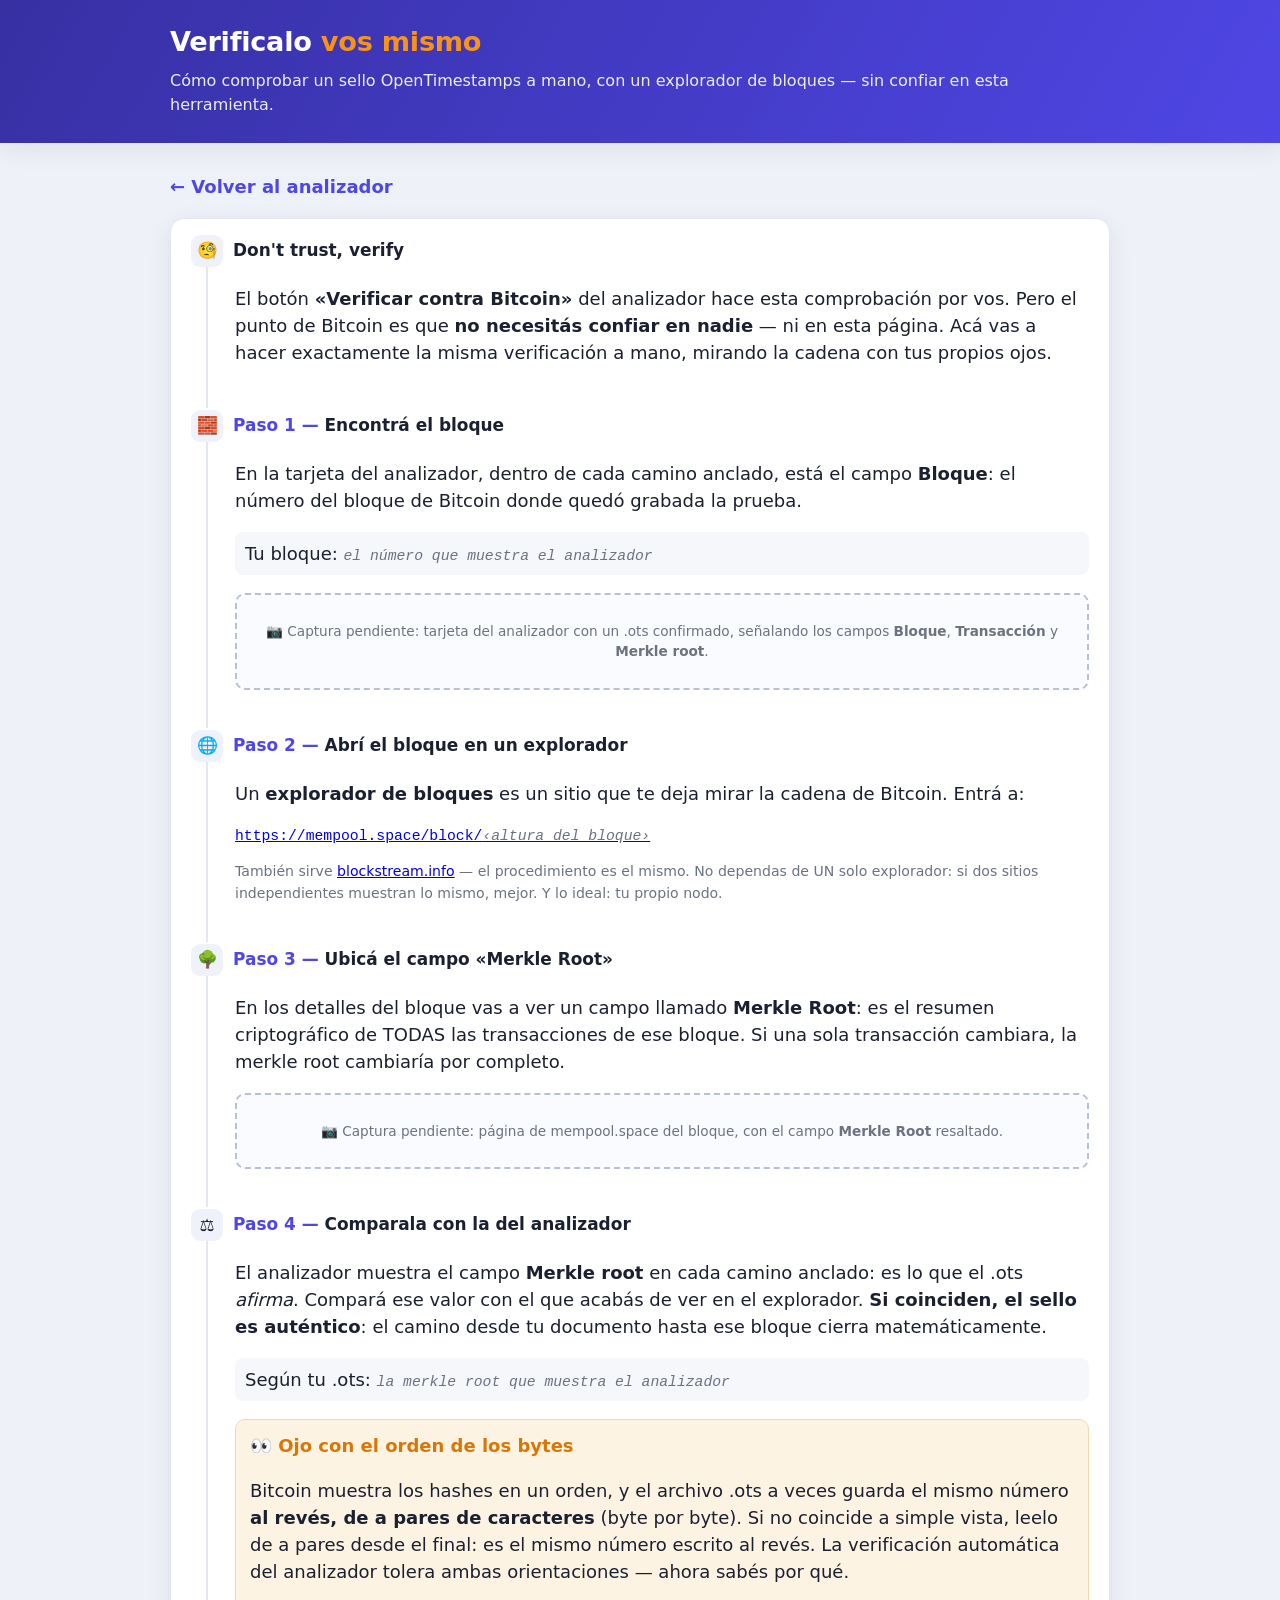
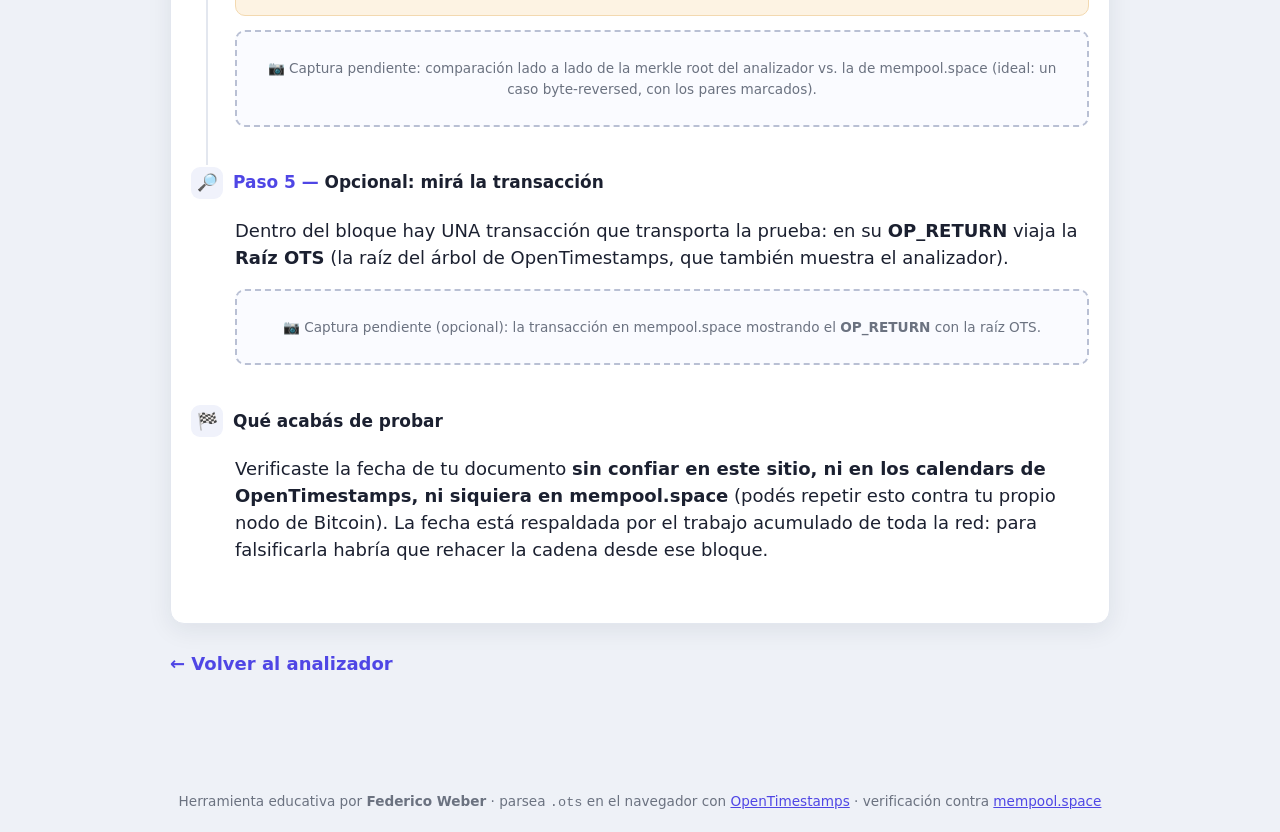
==== howto.html @ 0930db8a "UX educativa: un .ots a la vez, tips de ayuda, howto verificación manual" ====
<!DOCTYPE html>
<html lang="es">
<head>
  <meta charset="UTF-8">
  <meta name="viewport" content="width=device-width, initial-scale=1.0">
  <title>Verificación manual — Analizador de OpenTimestamps</title>
  <link rel="stylesheet" href="css/styles.css">
</head>
<body>
  <header class="site-header">
    <div class="container">
      <h1>Verificalo <span class="brand-dot">vos mismo</span></h1>
      <p class="sub">Cómo comprobar un sello OpenTimestamps a mano, con un explorador de bloques — sin confiar en esta herramienta.</p>
    </div>
  </header>

  <main>
    <div class="container">

      <a class="howto-back" href="index.html">← Volver al analizador</a>

      <section class="card howto">
        <div class="card-body">

          <div class="stage">
            <div class="stage-head">
              <span class="stage-icon">🧐</span>
              <span class="stage-title">Don't trust, verify</span>
            </div>
            <div class="stage-body">
              <p>El botón <b>«Verificar contra Bitcoin»</b> del analizador hace esta comprobación por vos. Pero el punto de Bitcoin es que <b>no necesitás confiar en nadie</b> — ni en esta página. Acá vas a hacer exactamente la misma verificación a mano, mirando la cadena con tus propios ojos.</p>
              <div id="ctx-banner" class="hint-inline" hidden>
                Esta guía ya tiene cargados <b>los valores de tu sello</b> (vienen del análisis que abriste). Si llegaste sin contexto, seguí los pasos con los valores que muestra el analizador.
              </div>
            </div>
          </div>

          <ol class="steps">

            <li class="stage">
              <div class="stage-head">
                <span class="stage-icon">🧱</span>
                <span class="stage-title">Encontrá el bloque</span>
              </div>
              <div class="stage-body">
                <p>En la tarjeta del analizador, dentro de cada camino anclado, está el campo <b>Bloque</b>: el número del bloque de Bitcoin donde quedó grabada la prueba.</p>
                <p class="param-line">Tu bloque: <span class="mono param" data-param="block">el número que muestra el analizador</span></p>
                <figure class="shot placeholder" id="shot-1">
                  <figcaption>📷 Captura pendiente: tarjeta del analizador con un .ots confirmado, señalando los campos <b>Bloque</b>, <b>Transacción</b> y <b>Merkle root</b>.</figcaption>
                </figure>
              </div>
            </li>

            <li class="stage">
              <div class="stage-head">
                <span class="stage-icon">🌐</span>
                <span class="stage-title">Abrí el bloque en un explorador</span>
              </div>
              <div class="stage-body">
                <p>Un <b>explorador de bloques</b> es un sitio que te deja mirar la cadena de Bitcoin. Entrá a:</p>
                <p class="mono url-line"><a id="block-link" href="https://mempool.space" target="_blank" rel="noopener">https://mempool.space/block/<span class="param" data-param="block">‹altura del bloque›</span></a></p>
                <p class="muted small">También sirve <a id="block-link-alt" href="https://blockstream.info" target="_blank" rel="noopener">blockstream.info</a> — el procedimiento es el mismo. No dependas de UN solo explorador: si dos sitios independientes muestran lo mismo, mejor. Y lo ideal: tu propio nodo.</p>
              </div>
            </li>

            <li class="stage">
              <div class="stage-head">
                <span class="stage-icon">🌳</span>
                <span class="stage-title">Ubicá el campo «Merkle Root»</span>
              </div>
              <div class="stage-body">
                <p>En los detalles del bloque vas a ver un campo llamado <b>Merkle Root</b>: es el resumen criptográfico de TODAS las transacciones de ese bloque. Si una sola transacción cambiara, la merkle root cambiaría por completo.</p>
                <figure class="shot placeholder" id="shot-2">
                  <figcaption>📷 Captura pendiente: página de mempool.space del bloque, con el campo <b>Merkle Root</b> resaltado.</figcaption>
                </figure>
              </div>
            </li>

            <li class="stage">
              <div class="stage-head">
                <span class="stage-icon">⚖️</span>
                <span class="stage-title">Comparala con la del analizador</span>
              </div>
              <div class="stage-body">
                <p>El analizador muestra el campo <b>Merkle root</b> en cada camino anclado: es lo que el .ots <i>afirma</i>. Compará ese valor con el que acabás de ver en el explorador. <b>Si coinciden, el sello es auténtico</b>: el camino desde tu documento hasta ese bloque cierra matemáticamente.</p>
                <p class="param-line">Según tu .ots: <span class="mono param" data-param="merkle">la merkle root que muestra el analizador</span></p>
                <div class="bytes-box">
                  <div class="h">👀 Ojo con el orden de los bytes</div>
                  <p>Bitcoin muestra los hashes en un orden, y el archivo .ots a veces guarda el mismo número <b>al revés, de a pares de caracteres</b> (byte por byte). Si no coincide a simple vista, leelo de a pares desde el final: es el mismo número escrito al revés. La verificación automática del analizador tolera ambas orientaciones — ahora sabés por qué.</p>
                  <div id="merkle-both" hidden>
                    <p class="muted small">Tu merkle root, en las dos orientaciones posibles:</p>
                    <p class="mono small param-line"><span class="param" data-param="merkle"></span><br><span class="param" data-param="merkle-rev"></span></p>
                  </div>
                </div>
                <figure class="shot placeholder" id="shot-3">
                  <figcaption>📷 Captura pendiente: comparación lado a lado de la merkle root del analizador vs. la de mempool.space (ideal: un caso byte-reversed, con los pares marcados).</figcaption>
                </figure>
              </div>
            </li>

            <li class="stage">
              <div class="stage-head">
                <span class="stage-icon">🔎</span>
                <span class="stage-title">Opcional: mirá la transacción</span>
              </div>
              <div class="stage-body">
                <p>Dentro del bloque hay UNA transacción que transporta la prueba: en su <b>OP_RETURN</b> viaja la <b>Raíz OTS</b> (la raíz del árbol de OpenTimestamps, que también muestra el analizador).</p>
                <p class="mono url-line" id="tx-line" hidden><a id="tx-link" href="https://mempool.space" target="_blank" rel="noopener">https://mempool.space/tx/<span class="param" data-param="txid"></span></a></p>
                <figure class="shot placeholder" id="shot-4">
                  <figcaption>📷 Captura pendiente (opcional): la transacción en mempool.space mostrando el <b>OP_RETURN</b> con la raíz OTS.</figcaption>
                </figure>
              </div>
            </li>

          </ol>

          <div class="stage">
            <div class="stage-head">
              <span class="stage-icon">🏁</span>
              <span class="stage-title">Qué acabás de probar</span>
            </div>
            <div class="stage-body">
              <p>Verificaste la fecha de tu documento <b>sin confiar en este sitio, ni en los calendars de OpenTimestamps, ni siquiera en mempool.space</b> (podés repetir esto contra tu propio nodo de Bitcoin). La fecha está respaldada por el trabajo acumulado de toda la red: para falsificarla habría que rehacer la cadena desde ese bloque.</p>
            </div>
          </div>

        </div>
      </section>

      <a class="howto-back" href="index.html">← Volver al analizador</a>

    </div>
  </main>

  <footer class="site-footer">
    <div class="container">
      Herramienta educativa por <strong>Federico Weber</strong> · parsea <code>.ots</code> en el navegador con
      <a href="https://opentimestamps.org" target="_blank" rel="noopener">OpenTimestamps</a> ·
      verificación contra <a href="https://mempool.space" target="_blank" rel="noopener">mempool.space</a>
    </div>
  </footer>

  <script src="js/howto.js"></script>
</body>
</html>
---- css/styles.css ----
/* ============================================================
   OTS Dashboard — estilos. Diseño limpio, alto contraste, apto proyector.
   ============================================================ */
:root {
  --bg: #eef1f7;
  --panel: #ffffff;
  --ink: #1b2030;
  --muted: #6b7280;
  --line: #e3e7ef;
  --indigo: #4f46e5;
  --indigo-d: #3730a3;
  --btc: #f7931a;
  --green: #16a34a;
  --green-bg: #e8f7ee;
  --amber: #d97706;
  --amber-bg: #fdf3e3;
  --blue: #2563eb;
  --blue-bg: #e8f0ff;
  --red: #dc2626;
  --red-bg: #fdecec;
  --radius: 14px;
  --shadow: 0 6px 24px rgba(27, 32, 48, .08);
  --mono: ui-monospace, SFMono-Regular, "SF Mono", Menlo, Consolas, monospace;
}

* { box-sizing: border-box; }
html { -webkit-text-size-adjust: 100%; }
body {
  margin: 0;
  font-family: system-ui, -apple-system, "Segoe UI", Roboto, Helvetica, Arial, sans-serif;
  font-size: 17px;
  line-height: 1.5;
  color: var(--ink);
  background: var(--bg);
}

/* ---------- header ---------- */
.site-header {
  background: linear-gradient(120deg, var(--indigo-d), var(--indigo));
  color: #fff;
  padding: 22px 0 26px;
  box-shadow: var(--shadow);
}
.container { max-width: 980px; margin: 0 auto; padding: 0 20px; }
.site-header h1 { margin: 0; font-size: 1.7rem; letter-spacing: -.01em; }
.site-header .sub { margin: 6px 0 0; opacity: .9; font-size: 1rem; }
.brand-dot { color: var(--btc); }

main { padding: 26px 0 80px; }

/* ---------- dropzone ---------- */
.dropzone {
  border: 2.5px dashed #b9c0d4;
  border-radius: var(--radius);
  background: var(--panel);
  padding: 40px 24px;
  text-align: center;
  cursor: pointer;
  transition: border-color .15s, background .15s, transform .05s;
}
.dropzone:hover { border-color: var(--indigo); }
.dropzone.over { border-color: var(--indigo); background: #f4f5ff; transform: scale(1.005); }
.dropzone.disabled { opacity: .55; pointer-events: none; }
.dropzone .dz-icon { font-size: 2.6rem; }
.dropzone .dz-title { font-size: 1.25rem; font-weight: 600; margin-top: 6px; }
.dropzone .dz-sub { color: var(--muted); margin-top: 4px; }
.dropzone .dz-sub b { color: var(--ink); }
#lib-status { min-height: 1.2em; margin-top: 12px; color: var(--amber); font-size: .92rem; }
#lib-status.ready { color: var(--green); }

/* ---------- empty state hints ---------- */
.empty-hints {
  margin-top: 22px; display: grid; gap: 12px;
  grid-template-columns: repeat(auto-fit, minmax(220px, 1fr));
}
.hint-card { background: var(--panel); border: 1px solid var(--line); border-radius: 12px; padding: 14px 16px; }
.hint-card .h { font-weight: 600; }
.hint-card .d { color: var(--muted); font-size: .92rem; margin-top: 3px; }

/* ---------- toolbar ---------- */
.toolbar { display: flex; align-items: center; gap: 10px; margin: 4px 0 18px; flex-wrap: wrap; }
.toolbar .spacer { flex: 1; }
.toggle { display: inline-flex; background: var(--panel); border: 1px solid var(--line); border-radius: 10px; overflow: hidden; }
.toggle button { border: 0; background: transparent; padding: 9px 16px; font: inherit; cursor: pointer; color: var(--muted); }
.toggle button.active { background: var(--indigo); color: #fff; }
.btn {
  border: 1px solid var(--line); background: var(--panel); color: var(--ink);
  padding: 9px 14px; border-radius: 10px; font: inherit; cursor: pointer;
  transition: background .12s, border-color .12s;
}
.btn:hover { border-color: #c2c9db; }
.btn.verify { border-color: var(--btc); color: #9a5b00; background: #fff7ec; font-weight: 600; }
.btn.verify:hover { background: #ffeed4; }
.btn.verify:disabled { opacity: .6; cursor: default; }
.btn.ghost { color: var(--muted); }

/* ---------- card ---------- */
.card {
  background: var(--panel); border: 1px solid var(--line); border-radius: var(--radius);
  box-shadow: var(--shadow); margin-bottom: 22px; overflow: hidden;
}
.card-header {
  display: flex; align-items: center; justify-content: space-between; gap: 12px;
  padding: 16px 20px; border-bottom: 1px solid var(--line); background: #fafbff; flex-wrap: wrap;
}
.card-id { display: inline-flex; align-items: baseline; gap: 8px; flex-wrap: wrap; }
.card-name { font-weight: 700; font-size: 1.08rem; }
.card-actions { display: flex; align-items: center; gap: 10px; }
.card-body { padding: 10px 20px 22px; }

.badge { font-size: .85rem; font-weight: 700; padding: 5px 11px; border-radius: 999px; white-space: nowrap; }
.badge.confirmed { background: var(--green-bg); color: var(--green); }
.badge.partial { background: var(--blue-bg); color: var(--blue); }
.badge.pending { background: var(--amber-bg); color: var(--amber); }
.badge.bad { background: var(--red-bg); color: var(--red); }

.muted { color: var(--muted); }
.small { font-size: .88rem; }

/* ---------- simple view: stages ---------- */
.simple-view { padding-top: 8px; }
.stage { position: relative; padding: 6px 0 20px 0; }
.stage:not(:last-child)::before {
  content: ""; position: absolute; left: 15px; top: 34px; bottom: -4px; width: 2px; background: var(--line);
}
.stage-head { display: flex; align-items: center; gap: 10px; }
.stage-icon {
  width: 32px; height: 32px; flex: 0 0 32px; border-radius: 9px; background: #f0f2fb;
  display: grid; place-items: center; font-size: 1.05rem; z-index: 1;
}
.stage-title { font-weight: 700; font-size: 1.06rem; }
.stage-body { margin: 8px 0 0 44px; }
/* ---------- tips de ayuda (ⓘ + popover CSS-only) ---------- */
.tip {
  cursor: help; color: var(--indigo); font-size: .9rem; border: 1px solid #d7d9f5;
  border-radius: 50%; width: 18px; height: 18px; display: inline-grid; place-items: center;
  /* reset de button */
  position: relative; background: none; padding: 0; font-family: inherit; line-height: 1;
  vertical-align: middle; flex: 0 0 auto;
}
.tip:hover, .tip:focus { border-color: var(--indigo); outline: none; }
.tip-pop {
  display: none; position: absolute; z-index: 30; top: 130%; left: 50%; transform: translateX(-50%);
  width: max-content; max-width: min(320px, 80vw);
  background: var(--ink); color: #fff; font-size: .85rem; font-weight: 400; text-align: left;
  padding: 9px 12px; border-radius: 9px; box-shadow: var(--shadow); cursor: auto;
  white-space: normal; line-height: 1.45;
}
.tip-pop code { color: #ffe2a8; background: none; font-size: .85em; }
.tip-pop.left { left: auto; right: -6px; transform: none; }
.tip:hover .tip-pop, .tip:focus .tip-pop, .tip:focus-within .tip-pop { display: block; }

.doc-name { font-weight: 600; }
.match { margin-top: 8px; padding: 10px 12px; border-radius: 10px; font-weight: 600; }
.match.ok { background: var(--green-bg); color: var(--green); }
.match.bad { background: var(--red-bg); color: var(--red); }
.hint-inline { color: var(--muted); font-size: .92rem; background: #f6f7fb; border-radius: 8px; padding: 8px 10px; }

/* fields (hash, block, tx, merkle) */
.field { display: flex; align-items: center; gap: 8px; margin: 4px 0; flex-wrap: wrap; }
.field-label { font-size: .82rem; color: var(--muted); min-width: 88px; }
.mono { font-family: var(--mono); font-size: .92rem; }
a.mono { color: var(--blue); text-decoration: none; }
a.mono:hover { text-decoration: underline; }
.copy-btn {
  border: 1px solid var(--line); background: #fff; color: var(--muted); cursor: pointer;
  width: 26px; height: 26px; border-radius: 7px; font-size: .9rem; line-height: 1; padding: 0;
}
.copy-btn:hover { border-color: var(--indigo); color: var(--indigo); }
.copy-btn.copied { border-color: var(--green); color: var(--green); }

/* branches */
.branches { display: grid; gap: 12px; grid-template-columns: repeat(auto-fit, minmax(280px, 1fr)); }
.branch { border: 1px solid var(--line); border-radius: 12px; padding: 12px 14px; background: #fcfdff; }
.branch.bitcoin { border-left: 4px solid var(--green); }
.branch.pending { border-left: 4px solid var(--amber); background: #fffdf8; }
.branch.unknown { border-left: 4px solid var(--muted); }
.branch-top { display: flex; align-items: center; justify-content: space-between; gap: 8px; margin-bottom: 6px; }
.cal-name { font-weight: 700; }
.pill-wrap { display: inline-flex; align-items: center; gap: 6px; }
.pill { font-size: .8rem; font-weight: 700; padding: 3px 9px; border-radius: 999px; white-space: nowrap; }
.pill.pending { background: var(--amber-bg); color: var(--amber); }
.pill.confirmed { background: var(--green-bg); color: var(--green); }
.pill.unknown { background: #eceef3; color: var(--muted); }

.ots-root { margin: 8px 0; padding: 8px 10px; border-radius: 9px; background: #fff7ec; border: 1px solid #f3d9b0; }
.ots-root-label { font-size: .8rem; font-weight: 700; color: #9a5b00; margin-bottom: 2px; }
.ots-root .field { margin: 0; }
.ots-root a.mono { color: #9a5b00; font-weight: 600; }

.online { margin-top: 8px; font-size: .92rem; }
.online.loading { color: var(--muted); display: flex; align-items: center; gap: 8px; }
.online.error { color: var(--red); background: var(--red-bg); padding: 8px 10px; border-radius: 8px; }
.online .date { font-weight: 600; margin-bottom: 4px; }
.verdict { font-weight: 600; padding: 6px 9px; border-radius: 8px; }
.verdict.ok { background: var(--green-bg); color: var(--green); }
.verdict.bad { background: var(--red-bg); color: var(--red); }

.spinner { width: 15px; height: 15px; border: 2px solid #d7dae6; border-top-color: var(--indigo); border-radius: 50%; display: inline-block; animation: spin .8s linear infinite; }
@keyframes spin { to { transform: rotate(360deg); } }

.result { padding: 12px 14px; border-radius: 10px; }
.result.confirmed { background: var(--green-bg); }
.result.confirmed .big { font-size: 1.2rem; font-weight: 800; color: var(--green); margin-bottom: 2px; }
.result.pending { background: var(--amber-bg); color: #8a5a00; }
.result.claim { background: #eef1f7; }
.result.claim .big { font-size: 1.12rem; font-weight: 800; color: var(--ink); margin-bottom: 2px; }
.result.bad { background: var(--red-bg); }
.result.bad .big { font-size: 1.18rem; font-weight: 800; color: var(--red); margin-bottom: 2px; }

/* ---------- detailed view: tree (lista vertical con espinazo) ---------- */
.detailed-view { font-size: .94rem; padding-top: 6px; }
.tree-start { display: flex; align-items: center; gap: 8px; margin-bottom: 8px; flex-wrap: wrap; }
/* el "espinazo": una sola línea vertical, sin sangría por paso */
.tree-body { border-left: 2px solid var(--line); padding-left: 14px; margin-left: 7px; }
/* solo los forks agregan UN nivel de sangría */
.tree-node { border-left: 2px solid var(--line); padding-left: 14px; margin-left: 7px; }

.op-step {
  display: flex; align-items: center; gap: 7px; margin: 2px 0; flex-wrap: wrap;
  position: relative; min-width: 0;
}
.op-step::before { /* puntito sobre el espinazo */
  content: ""; position: absolute; left: -19px; top: 9px; width: 6px; height: 6px;
  border-radius: 50%; background: var(--line);
}
.op-chip { font-family: var(--mono); font-size: .76rem; font-weight: 700; padding: 2px 8px; border-radius: 6px; color: #fff; white-space: nowrap; }
.op-append { background: #2563eb; }
.op-prepend { background: #7c3aed; }
.op-sha { background: #0891b2; }
.op-hash { background: var(--indigo); }
.op-arg { color: var(--muted); }
.op-arrow { color: #b9c0d4; }
.op-result { color: var(--ink); }

/* grupo colapsable de pasos intermedios */
details.ops-group { margin: 4px 0; }
details.ops-group > summary {
  cursor: pointer; display: inline-flex; align-items: center; gap: 6px;
  font-size: .85rem; color: var(--muted); background: #f3f4f9; border: 1px solid var(--line);
  padding: 4px 12px; border-radius: 999px; list-style: none; user-select: none;
}
details.ops-group > summary::-webkit-details-marker { display: none; }
details.ops-group > summary::before { content: "▸"; font-size: .8rem; }
details.ops-group[open] > summary::before { content: "▾"; }
details.ops-group[open] > summary { margin-bottom: 4px; }
details.ops-group .op-step { margin-left: 4px; }

/* hitos del proceso: "estaciones" centradas y resaltadas sobre el espinazo */
.milestone {
  display: block; text-align: center; margin: 12px 0; padding: 10px 14px;
  border-radius: 10px; box-shadow: 0 2px 10px rgba(27, 32, 48, .07); position: relative;
}
.milestone::before { /* nodo grande sobre el espinazo */
  content: ""; position: absolute; left: -20px; top: 50%; transform: translateY(-50%);
  width: 12px; height: 12px; border-radius: 50%; background: var(--indigo);
  border: 3px solid #fff; box-shadow: 0 0 0 1px var(--line);
}
.milestone-title { font-weight: 800; font-size: .98rem; }
.milestone-value { margin-top: 5px; display: flex; align-items: center; justify-content: center; gap: 7px; flex-wrap: wrap; }
.milestone-value .field { margin: 0; }

.milestone.checkpoint { background: var(--blue-bg); }
.milestone.checkpoint .milestone-title { color: var(--blue); }
.milestone.checkpoint::before { background: var(--blue); }
.milestone.pending { background: var(--amber-bg); }
.milestone.pending .milestone-title { color: var(--amber); }
.milestone.pending::before { background: var(--amber); }
.milestone.confirmed { background: var(--green-bg); }
.milestone.confirmed .milestone-title { color: var(--green); }
.milestone.confirmed::before { background: var(--green); }
.milestone.tx-marker { background: #eef3ff; border: 1px solid #d7e2fb; }
.milestone.tx-marker .milestone-title { color: var(--blue); }
.milestone.tx-marker::before { background: var(--blue); }
.milestone.otsroot { background: #fff7ec; border: 1px solid #f3d9b0; }
.milestone.otsroot .milestone-title { color: #9a5b00; }
.milestone.otsroot::before { background: var(--btc); }
.milestone.otsroot a.mono, .milestone.otsroot .mono { color: #9a5b00; }
.milestone.unknown { background: #eceef3; }

.fork-label { font-weight: 700; margin: 10px 0 5px; color: var(--indigo); }
details.fork-branch { margin: 5px 0; border: 1px solid var(--line); border-radius: 9px; padding: 5px 10px; background: #fbfcff; }
details.fork-branch > summary { cursor: pointer; font-weight: 700; padding: 4px; color: var(--indigo-d); }

/* ---------- visualización del árbol (hoja → raíz OTS) ---------- */
details.tree-viz { margin: 8px 0; }
details.tree-viz > summary {
  cursor: pointer; display: inline-flex; align-items: center; gap: 6px;
  font-size: .9rem; font-weight: 600; color: #9a5b00; background: #fff3e0;
  border: 1px solid #f3d9b0; padding: 6px 14px; border-radius: 999px;
  list-style: none; user-select: none;
}
details.tree-viz > summary::-webkit-details-marker { display: none; }
details.tree-viz > summary::before { content: "🌳"; }
.tree-viz-wrap {
  margin-top: 10px; padding: 14px 8px 8px; border-radius: 12px;
  background: radial-gradient(120% 80% at 50% 0%, #fff6e9 0%, #f7f9ff 70%);
  border: 1px solid var(--line); text-align: center; overflow-x: auto;
}
.tree-svg { max-width: 100%; height: auto; display: inline-block; }
.tree-viz-note { margin-top: 8px; font-size: .82rem; color: var(--muted); max-width: 460px; margin-left: auto; margin-right: auto; }

/* silueta del árbol (convergencia) + base de hojas */
.tree-svg .tree-bg { fill: rgba(247, 147, 26, .055); stroke: #ecddc6; stroke-width: 1; }
.tree-svg .leaf-tick { stroke: #cdd3e4; stroke-width: 2; opacity: .7; }
/* aristas */
.tree-svg .edge { fill: none; opacity: 0; animation: treeFade .45s ease forwards; }
.tree-svg .edge.spine { stroke: var(--btc); stroke-width: 3; stroke-linecap: round; filter: drop-shadow(0 0 3px rgba(247, 147, 26, .55)); }
.tree-svg .edge.sib { stroke: #c5cbe0; stroke-width: 1.5; }
/* nodos */
.tree-svg .path-node, .tree-svg .sib-node { opacity: 0; animation: treeFade .45s ease forwards; }
.tree-svg .node-dot { fill: var(--btc); }
.tree-svg .path-node.leaf .node-dot, .tree-svg .path-node.root .node-dot { stroke: #fff; stroke-width: 3; filter: drop-shadow(0 0 5px rgba(247, 147, 26, .8)); }
.tree-svg .sib-tri { fill: #cdd3e4; stroke: #b9c0d4; stroke-width: 1; }
.tree-svg .node-label { font-family: var(--mono); font-size: 11px; fill: var(--ink); }
.tree-svg .leaf-label, .tree-svg .root-label { font-weight: 700; }
.tree-svg .root-label { fill: #9a5b00; }
.tree-svg .sib-label { font-family: var(--mono); font-size: 9px; fill: var(--muted); }
@keyframes treeFade { to { opacity: 1; } }

/* ---------- error card / toast ---------- */
.error-card { border-color: #f3c2c2; }
.err-msg { color: var(--red); background: var(--red-bg); padding: 10px 12px; border-radius: 8px; }
#toast {
  position: fixed; left: 50%; bottom: 26px; transform: translateX(-50%) translateY(20px);
  background: var(--ink); color: #fff; padding: 12px 18px; border-radius: 10px; box-shadow: var(--shadow);
  opacity: 0; pointer-events: none; transition: opacity .2s, transform .2s; max-width: 90vw; z-index: 50;
}
#toast.show { opacity: 1; transform: translateX(-50%) translateY(0); }

/* ---------- footer ---------- */
.site-footer { color: var(--muted); font-size: .85rem; text-align: center; padding: 20px; }
.site-footer a { color: var(--indigo); }

/* ---------- howto: link desde el análisis ---------- */
.howto-link {
  display: inline-block; margin-top: 8px; font-size: .85rem; font-weight: 600;
  color: var(--indigo); text-decoration: none; background: #f0f2fb;
  border: 1px solid #d7d9f5; border-radius: 999px; padding: 4px 12px;
}
.howto-link:hover { background: #e4e7fa; border-color: var(--indigo); }
.howto-cta { text-align: center; margin-top: 18px; }
.howto-cta .howto-link { font-size: .95rem; padding: 8px 18px; }

/* ---------- howto.html: guía de verificación manual ---------- */
.howto-back {
  display: inline-block; margin: 4px 0 14px; color: var(--indigo);
  text-decoration: none; font-weight: 600;
}
.howto-back:hover { text-decoration: underline; }
.card.howto { margin-top: 4px; }
.steps { list-style: none; margin: 0; padding: 0; counter-reset: paso; }
.steps > li.stage { counter-increment: paso; }
.steps > li.stage .stage-title::before { content: "Paso " counter(paso) " — "; color: var(--indigo); }
.param-line { background: #f6f7fb; border-radius: 8px; padding: 8px 10px; overflow-wrap: anywhere; }
.param { color: var(--muted); font-style: italic; }
.param.filled { color: var(--indigo-d); font-style: normal; font-weight: 600; }
.url-line { overflow-wrap: anywhere; }
.bytes-box {
  margin: 12px 0; padding: 12px 14px; border-radius: 10px;
  background: var(--amber-bg); border: 1px solid #f3d9b0;
}
.bytes-box .h { font-weight: 700; color: var(--amber); margin-bottom: 4px; }
figure.shot { margin: 14px 0; }
figure.shot img { max-width: 100%; border: 1px solid var(--line); border-radius: 10px; box-shadow: var(--shadow); }
figure.shot figcaption { font-size: .85rem; color: var(--muted); margin-top: 6px; }
figure.shot.placeholder {
  border: 2px dashed #b9c0d4; border-radius: 10px; padding: 26px 18px;
  text-align: center; color: var(--muted); background: #fafbff;
}
figure.shot.placeholder figcaption { margin-top: 0; }

/* ---------- responsive / proyector ---------- */
@media (min-width: 1100px) { body { font-size: 18px; } }
@media (max-width: 560px) {
  .field-label { min-width: 70px; }
  .card-header { flex-direction: column; align-items: flex-start; }
}
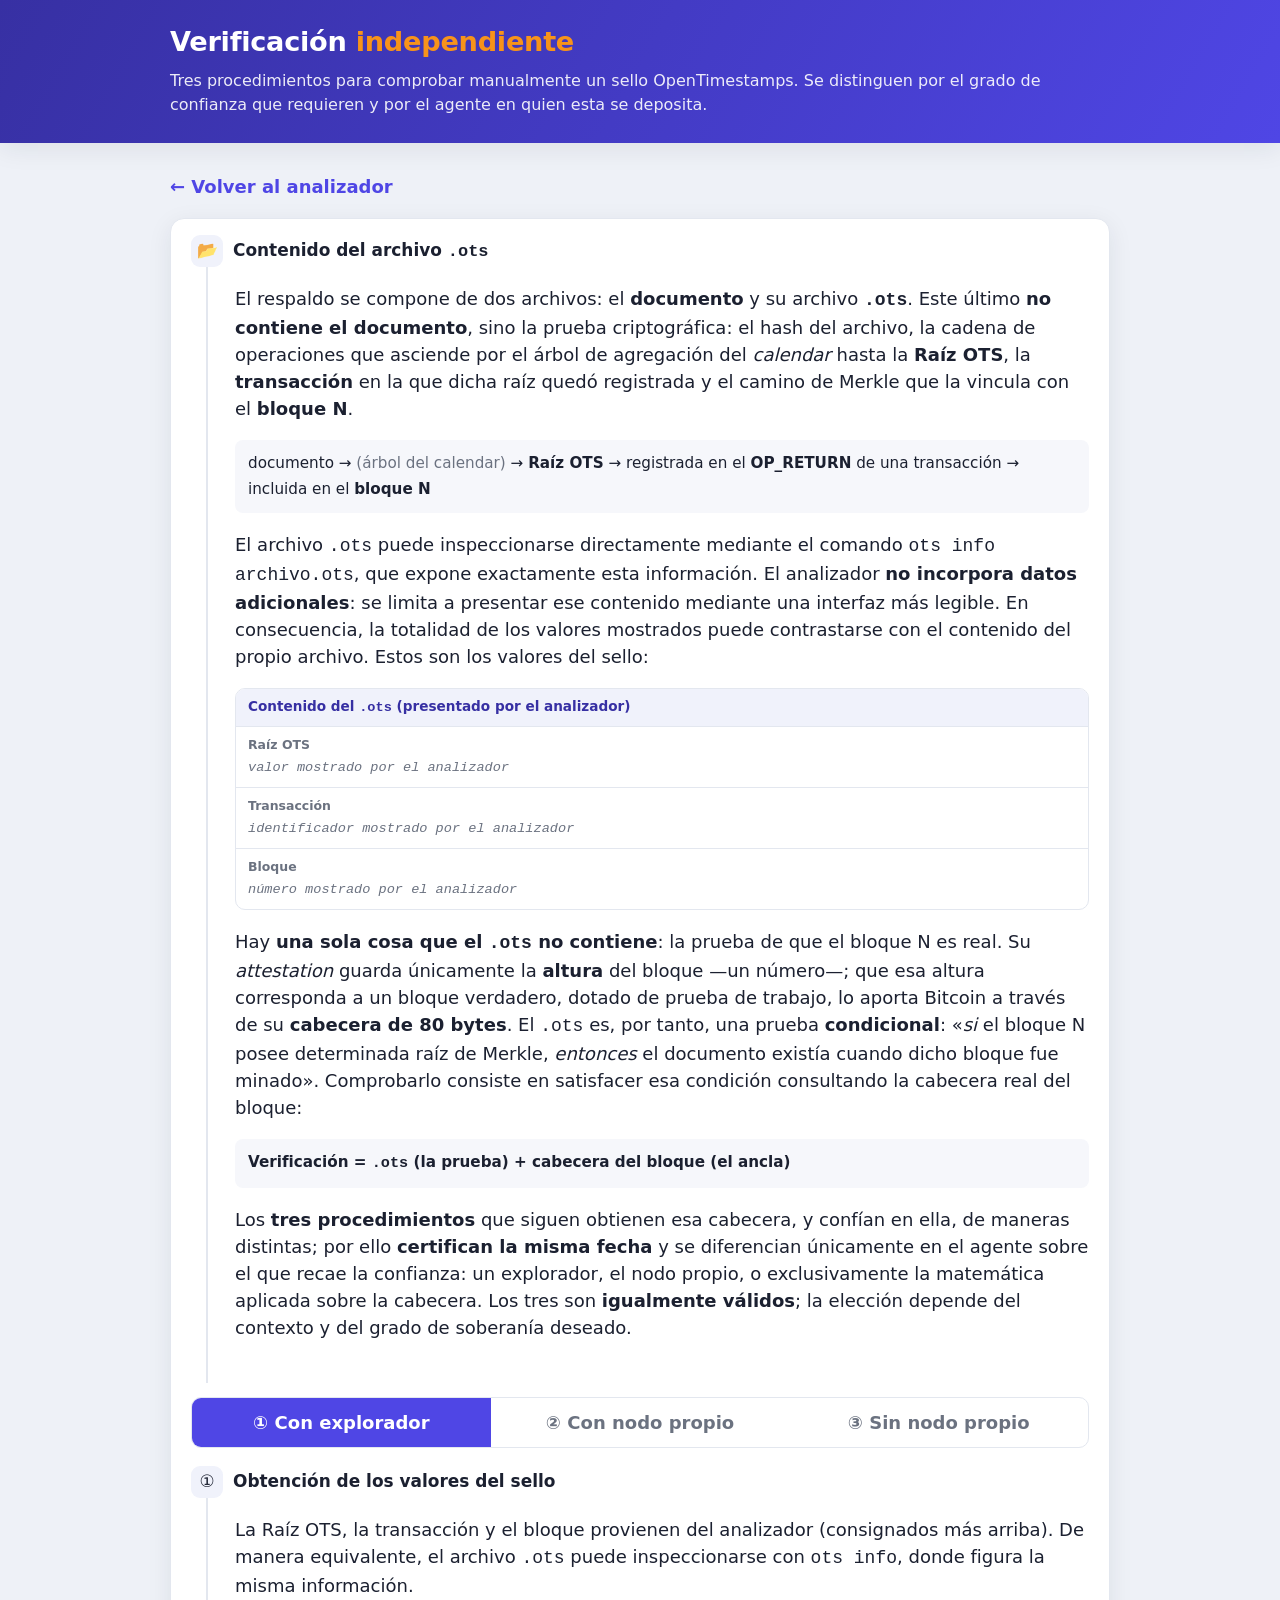
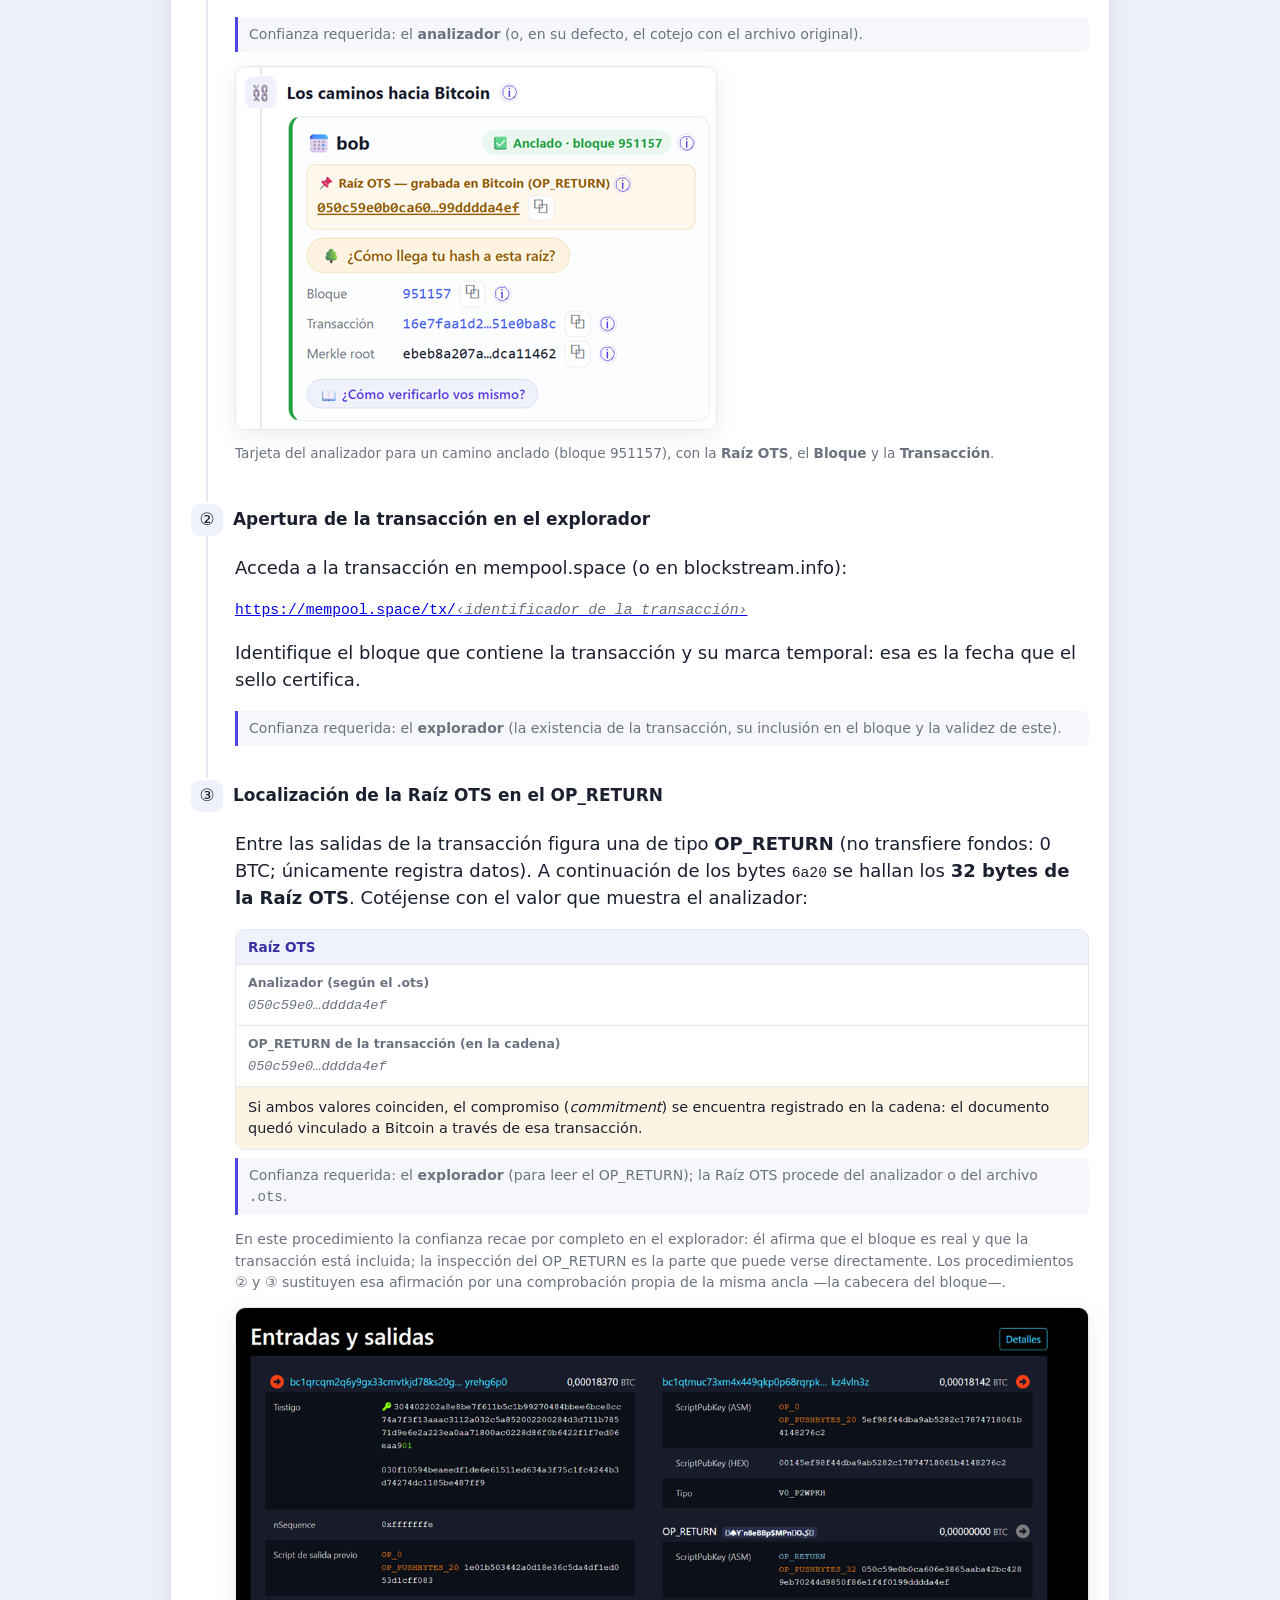
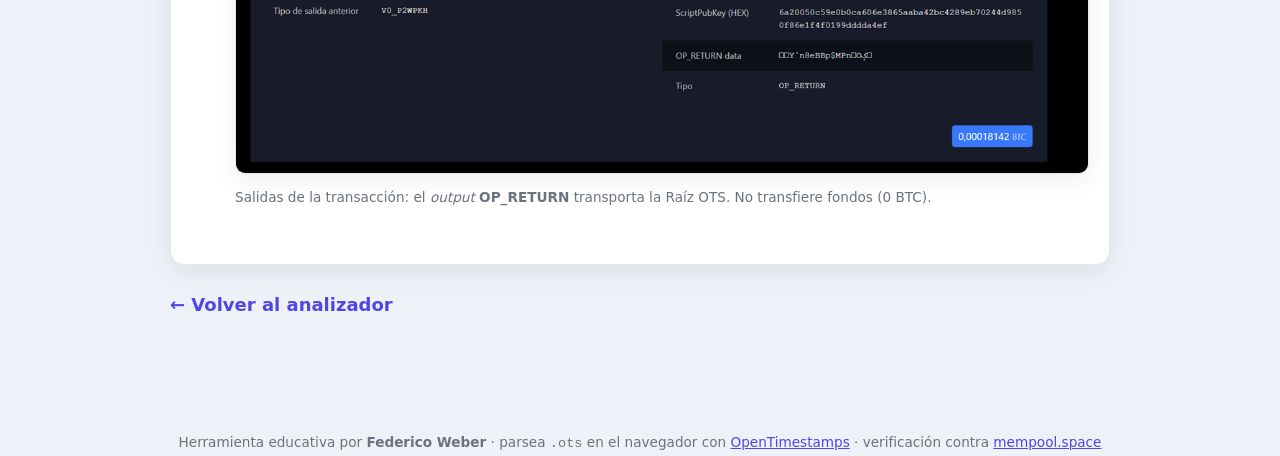
==== commit 81a7230b: "howto: guía de verificación en 3 niveles de confianza" ====
--- a/howto.html
+++ b/howto.html
@@ -3,14 +3,14 @@
 <head>
   <meta charset="UTF-8">
   <meta name="viewport" content="width=device-width, initial-scale=1.0">
-  <title>Verificación manual — Analizador de OpenTimestamps</title>
+  <title>Verificación de un sello — Analizador de OpenTimestamps</title>
   <link rel="stylesheet" href="css/styles.css">
 </head>
 <body>
   <header class="site-header">
     <div class="container">
-      <h1>Verificalo <span class="brand-dot">vos mismo</span></h1>
-      <p class="sub">Cómo comprobar un sello OpenTimestamps a mano, con un explorador de bloques — sin confiar en esta herramienta.</p>
+      <h1>Verificación <span class="brand-dot">independiente</span></h1>
+      <p class="sub">Tres procedimientos para comprobar manualmente un sello OpenTimestamps. Se distinguen por el grado de confianza que requieren y por el agente en quien esta se deposita.</p>
     </div>
   </header>
 
@@ -22,105 +22,164 @@
       <section class="card howto">
         <div class="card-body">
 
+          <!-- ===================== PREÁMBULO ===================== -->
           <div class="stage">
             <div class="stage-head">
-              <span class="stage-icon">🧐</span>
-              <span class="stage-title">Don't trust, verify</span>
+              <span class="stage-icon">📂</span>
+              <span class="stage-title">Contenido del archivo <code>.ots</code></span>
             </div>
             <div class="stage-body">
-              <p>El botón <b>«Verificar contra Bitcoin»</b> del analizador hace esta comprobación por vos. Pero el punto de Bitcoin es que <b>no necesitás confiar en nadie</b> — ni en esta página. Acá vas a hacer exactamente la misma verificación a mano, mirando la cadena con tus propios ojos.</p>
+              <p>El respaldo se compone de dos archivos: el <b>documento</b> y su archivo <b><code>.ots</code></b>. Este último <b>no contiene el documento</b>, sino la prueba criptográfica: el hash del archivo, la cadena de operaciones que asciende por el árbol de agregación del <i>calendar</i> hasta la <b>Raíz OTS</b>, la <b>transacción</b> en la que dicha raíz quedó registrada y el camino de Merkle que la vincula con el <b>bloque N</b>.</p>
+              <div class="spine">
+                documento → <span class="muted">(árbol del calendar)</span> → <b>Raíz OTS</b> → registrada en el <b>OP_RETURN</b> de una transacción → incluida en el <b>bloque N</b>
+              </div>
+              <p>El archivo <code>.ots</code> puede inspeccionarse directamente mediante el comando <code>ots info archivo.ots</code>, que expone exactamente esta información. El analizador <b>no incorpora datos adicionales</b>: se limita a presentar ese contenido mediante una interfaz más legible. En consecuencia, la totalidad de los valores mostrados puede contrastarse con el contenido del propio archivo. Estos son los valores del sello:</p>
+              <div class="cmp">
+                <div class="cmp-label">Contenido del <code>.ots</code> (presentado por el analizador)</div>
+                <div class="cmp-row"><span class="cmp-tag">Raíz OTS</span><span class="mono cmp-val param" data-param="otsroot">valor mostrado por el analizador</span></div>
+                <div class="cmp-row"><span class="cmp-tag">Transacción</span><span class="mono cmp-val param" data-param="txid">identificador mostrado por el analizador</span></div>
+                <div class="cmp-row"><span class="cmp-tag">Bloque</span><span class="mono cmp-val param" data-param="block">número mostrado por el analizador</span></div>
+              </div>
               <div id="ctx-banner" class="hint-inline" hidden>
-                Esta guía ya tiene cargados <b>los valores de tu sello</b> (vienen del análisis que abriste). Si llegaste sin contexto, seguí los pasos con los valores que muestra el analizador.
-              </div>
-            </div>
-          </div>
-
-          <ol class="steps">
-
-            <li class="stage">
-              <div class="stage-head">
-                <span class="stage-icon">🧱</span>
-                <span class="stage-title">Encontrá el bloque</span>
-              </div>
-              <div class="stage-body">
-                <p>En la tarjeta del analizador, dentro de cada camino anclado, está el campo <b>Bloque</b>: el número del bloque de Bitcoin donde quedó grabada la prueba.</p>
-                <p class="param-line">Tu bloque: <span class="mono param" data-param="block">el número que muestra el analizador</span></p>
-                <figure class="shot placeholder" id="shot-1">
-                  <figcaption>📷 Captura pendiente: tarjeta del analizador con un .ots confirmado, señalando los campos <b>Bloque</b>, <b>Transacción</b> y <b>Merkle root</b>.</figcaption>
+                Esta guía ya tiene cargados <b>los valores del sello analizado</b>. De haberse accedido sin ese contexto, sígase el procedimiento con los valores que muestra el analizador.
+              </div>
+              <p>Hay <b>una sola cosa que el <code>.ots</code> no contiene</b>: la prueba de que el bloque N es real. Su <i>attestation</i> guarda únicamente la <b>altura</b> del bloque —un número—; que esa altura corresponda a un bloque verdadero, dotado de prueba de trabajo, lo aporta Bitcoin a través de su <b>cabecera de 80 bytes</b>. El <code>.ots</code> es, por tanto, una prueba <b>condicional</b>: «<i>si</i> el bloque N posee determinada raíz de Merkle, <i>entonces</i> el documento existía cuando dicho bloque fue minado». Comprobarlo consiste en satisfacer esa condición consultando la cabecera real del bloque:</p>
+              <div class="spine"><b>Verificación = <code>.ots</code> (la prueba) + cabecera del bloque (el ancla)</b></div>
+              <p>Los <b>tres procedimientos</b> que siguen obtienen esa cabecera, y confían en ella, de maneras distintas; por ello <b>certifican la misma fecha</b> y se diferencian únicamente en el agente sobre el que recae la confianza: un explorador, el nodo propio, o exclusivamente la matemática aplicada sobre la cabecera. Los tres son <b>igualmente válidos</b>; la elección depende del contexto y del grado de soberanía deseado.</p>
+            </div>
+          </div>
+
+          <!-- ===================== SOLAPAS ===================== -->
+          <div class="toggle howto-tabs" role="group" aria-label="Nivel de confianza">
+            <button type="button" data-tab="simple" class="active">① Con explorador</button>
+            <button type="button" data-tab="nodo">② Con nodo propio</button>
+            <button type="button" data-tab="sinconfiar">③ Sin nodo propio</button>
+          </div>
+
+          <!-- ---------- SOLAPA 1: CON EXPLORADOR ---------- -->
+          <div class="tab-panel" data-panel="simple">
+
+            <div class="stage">
+              <div class="stage-head"><span class="stage-icon">①</span><span class="stage-title">Obtención de los valores del sello</span></div>
+              <div class="stage-body">
+                <p>La Raíz OTS, la transacción y el bloque provienen del analizador (consignados más arriba). De manera equivalente, el archivo <code>.ots</code> puede inspeccionarse con <code>ots info</code>, donde figura la misma información.</p>
+                <p class="trust-inline">Confianza requerida: el <b>analizador</b> (o, en su defecto, el cotejo con el archivo original).</p>
+                <figure class="shot" id="shot-1">
+                  <img src="assets/howto/shot1-analizador.png" alt="Tarjeta del analizador con un sello anclado: estado Anclado bloque 951157, Raíz OTS, Bloque, Transacción y Merkle root del bloque.">
+                  <figcaption>Tarjeta del analizador para un camino anclado (bloque 951157), con la <b>Raíz OTS</b>, el <b>Bloque</b> y la <b>Transacción</b>.</figcaption>
                 </figure>
               </div>
-            </li>
-
-            <li class="stage">
-              <div class="stage-head">
-                <span class="stage-icon">🌐</span>
-                <span class="stage-title">Abrí el bloque en un explorador</span>
-              </div>
-              <div class="stage-body">
-                <p>Un <b>explorador de bloques</b> es un sitio que te deja mirar la cadena de Bitcoin. Entrá a:</p>
-                <p class="mono url-line"><a id="block-link" href="https://mempool.space" target="_blank" rel="noopener">https://mempool.space/block/<span class="param" data-param="block">‹altura del bloque›</span></a></p>
-                <p class="muted small">También sirve <a id="block-link-alt" href="https://blockstream.info" target="_blank" rel="noopener">blockstream.info</a> — el procedimiento es el mismo. No dependas de UN solo explorador: si dos sitios independientes muestran lo mismo, mejor. Y lo ideal: tu propio nodo.</p>
-              </div>
-            </li>
-
-            <li class="stage">
-              <div class="stage-head">
-                <span class="stage-icon">🌳</span>
-                <span class="stage-title">Ubicá el campo «Merkle Root»</span>
-              </div>
-              <div class="stage-body">
-                <p>En los detalles del bloque vas a ver un campo llamado <b>Merkle Root</b>: es el resumen criptográfico de TODAS las transacciones de ese bloque. Si una sola transacción cambiara, la merkle root cambiaría por completo.</p>
-                <figure class="shot placeholder" id="shot-2">
-                  <figcaption>📷 Captura pendiente: página de mempool.space del bloque, con el campo <b>Merkle Root</b> resaltado.</figcaption>
+            </div>
+
+            <div class="stage">
+              <div class="stage-head"><span class="stage-icon">②</span><span class="stage-title">Apertura de la transacción en el explorador</span></div>
+              <div class="stage-body">
+                <p>Acceda a la transacción en mempool.space (o en blockstream.info):</p>
+                <p class="mono url-line" id="tx-line"><a id="tx-link" href="https://mempool.space" target="_blank" rel="noopener">https://mempool.space/tx/<span class="param" data-param="txid">‹identificador de la transacción›</span></a></p>
+                <p>Identifique el bloque que contiene la transacción y su marca temporal: esa es la fecha que el sello certifica.</p>
+                <p class="trust-inline">Confianza requerida: el <b>explorador</b> (la existencia de la transacción, su inclusión en el bloque y la validez de este).</p>
+              </div>
+            </div>
+
+            <div class="stage">
+              <div class="stage-head"><span class="stage-icon">③</span><span class="stage-title">Localización de la Raíz OTS en el OP_RETURN</span></div>
+              <div class="stage-body">
+                <p>Entre las salidas de la transacción figura una de tipo <b>OP_RETURN</b> (no transfiere fondos: 0 BTC; únicamente registra datos). A continuación de los bytes <span class="mono">6a20</span> se hallan los <b>32 bytes de la Raíz OTS</b>. Cotéjense con el valor que muestra el analizador:</p>
+                <div class="cmp">
+                  <div class="cmp-label">Raíz OTS</div>
+                  <div class="cmp-row"><span class="cmp-tag">Analizador (según el .ots)</span><span class="mono cmp-val param" data-param="otsroot">050c59e0…dddda4ef</span></div>
+                  <div class="cmp-row"><span class="cmp-tag">OP_RETURN de la transacción (en la cadena)</span><span class="mono cmp-val param" data-param="otsroot">050c59e0…dddda4ef</span></div>
+                  <div class="cmp-note">Si ambos valores coinciden, el compromiso (<i>commitment</i>) se encuentra registrado en la cadena: el documento quedó vinculado a Bitcoin a través de esa transacción.</div>
+                </div>
+                <p class="trust-inline">Confianza requerida: el <b>explorador</b> (para leer el OP_RETURN); la Raíz OTS procede del analizador o del archivo <code>.ots</code>.</p>
+                <p class="muted small">En este procedimiento la confianza recae por completo en el explorador: él afirma que el bloque es real y que la transacción está incluida; la inspección del OP_RETURN es la parte que puede verse directamente. Los procedimientos ② y ③ sustituyen esa afirmación por una comprobación propia de la misma ancla —la cabecera del bloque—.</p>
+                <figure class="shot" id="shot-4">
+                  <img src="assets/howto/shot4-opreturn.png" alt="Entradas y salidas de la transacción en el explorador, con el output OP_RETURN resaltado.">
+                  <figcaption>Salidas de la transacción: el <i>output</i> <b>OP_RETURN</b> transporta la Raíz OTS. No transfiere fondos (0 BTC).</figcaption>
                 </figure>
               </div>
-            </li>
-
-            <li class="stage">
-              <div class="stage-head">
-                <span class="stage-icon">⚖️</span>
-                <span class="stage-title">Comparala con la del analizador</span>
-              </div>
-              <div class="stage-body">
-                <p>El analizador muestra el campo <b>Merkle root</b> en cada camino anclado: es lo que el .ots <i>afirma</i>. Compará ese valor con el que acabás de ver en el explorador. <b>Si coinciden, el sello es auténtico</b>: el camino desde tu documento hasta ese bloque cierra matemáticamente.</p>
-                <p class="param-line">Según tu .ots: <span class="mono param" data-param="merkle">la merkle root que muestra el analizador</span></p>
+            </div>
+          </div>
+
+          <!-- ---------- SOLAPA 2: CON NODO PROPIO ---------- -->
+          <div class="tab-panel" data-panel="nodo" hidden>
+            <div class="trust-box t-node">
+              <div class="h">¿Sobre quién recae la confianza?</div>
+              <p>Únicamente sobre el <b>nodo propio</b>. No se requiere confiar en ningún servicio externo: el nodo ya descargó y validó la totalidad de la cadena (prueba de trabajo, raíces de Merkle y cada transacción). Constituye la opción de mayor soberanía.</p>
+            </div>
+
+            <div class="stage">
+              <div class="stage-head"><span class="stage-icon">🖥️</span><span class="stage-title">Verificación contra el nodo propio</span></div>
+              <div class="stage-body">
+                <p>En un equipo que ejecute <b>Bitcoin Core</b> (resulta suficiente; no se requieren índices ni servicios adicionales), instálese el cliente de OpenTimestamps y, disponiendo del documento original junto a su archivo <code>.ots</code>, ejecútese:</p>
+                <pre class="cmd">ots verify archivo.ots</pre>
+                <p>El cliente solicita al nodo, a través de su interfaz RPC, la <b>cabecera del bloque</b> correspondiente, recalcula la prueba y devuelve un resultado de la forma:</p>
+                <pre class="cmd">Success! Bitcoin block <span class="param" data-param="block">N</span> attests existence as of 2025-…</pre>
+                <p>El nodo es la única fuente consultada: no se recurre a mempool ni a ningún tercero.</p>
                 <div class="bytes-box">
-                  <div class="h">👀 Ojo con el orden de los bytes</div>
-                  <p>Bitcoin muestra los hashes en un orden, y el archivo .ots a veces guarda el mismo número <b>al revés, de a pares de caracteres</b> (byte por byte). Si no coincide a simple vista, leelo de a pares desde el final: es el mismo número escrito al revés. La verificación automática del analizador tolera ambas orientaciones — ahora sabés por qué.</p>
+                  <div class="h">¿Por qué funciona incluso con un nodo <i>pruned</i>?</div>
+                  <p>La verificación <b>no consulta el OP_RETURN en la cadena</b>: la transacción —con la Raíz OTS en su OP_RETURN— está contenida en el propio archivo <code>.ots</code>, que el cliente reconstruye internamente. Lo único que solicita al nodo es la <b>cabecera del bloque</b> (80 bytes), para cotejar la raíz de Merkle recalculada con <code>header.merkleroot</code>. Un nodo <i>pruned</i> descarta los bloques antiguos, pero <b>conserva todas las cabeceras</b>; por ello basta para una verificación <b>completa</b>. La coincidencia de la raíz de Merkle prueba, por sí sola, que esa transacción —y su OP_RETURN— está incluida en el bloque: la inspección del OP_RETURN en el explorador (procedimiento ①) es un cotejo visual complementario, no un requisito de la comprobación criptográfica.</p>
+                </div>
+              </div>
+            </div>
+          </div>
+
+          <!-- ---------- SOLAPA 3: SIN NODO PROPIO ---------- -->
+          <div class="tab-panel" data-panel="sinconfiar" hidden>
+            <div class="trust-box t-math">
+              <div class="h">¿Sobre quién recae la confianza?</div>
+              <p>El procedimiento de <b>menor confianza posible en ausencia de un nodo propio</b>. El nodo (procedimiento ②) constituye el ideal, al no requerir terceros. Aquí, sin disponer de un nodo, la comprobación matemática y la prueba de trabajo se realizan de manera independiente. Lo único que se solicita a un tercero es la <b>cabecera de 80 bytes</b> del bloque, de tamaño mínimo. Conviene obtenerla de <b>varias fuentes independientes y comprobar que coinciden</b>: por ejemplo, dos exploradores distintos (<a href="https://mempool.space" target="_blank" rel="noopener">mempool.space</a> y <a href="https://blockstream.info" target="_blank" rel="noopener">blockstream.info</a>), el <b>nodo de un tercero de confianza</b> (un conocido, un servicio comunitario) o una instancia pública de <i>Esplora</i>. La cabecera cruda puede descargarse incluso por API: <code>GET /api/block/&lt;hash&gt;/header</code>.</p>
+            </div>
+
+            <div class="stage">
+              <div class="stage-head"><span class="stage-icon">🌿</span><span class="stage-title">El archivo .ots contiene el camino de Merkle</span></div>
+              <div class="stage-body">
+                <p>El archivo <code>.ots</code> <b>no</b> contiene las demás transacciones del bloque, sino únicamente la docena de <b>hashes «hermanos»</b> del camino (un bloque de aproximadamente 4.000 transacciones requiere alrededor de 12 hashes, no 4.000). Con la transacción propia y esos hashes se recalcula la <b>raíz de Merkle del bloque</b>, en su totalidad sin conexión y sin descargar el bloque completo.</p>
+                <p>Obsérvese que este procedimiento adquiere sentido una vez verificado, mediante el procedimiento ①, que el OP_RETURN propio se halla en dicho bloque. Aquí se demuestra que ese bloque es auténtico <b>sin recurrir a la confianza en un explorador</b>: el cálculo se efectúa de manera independiente.</p>
+              </div>
+            </div>
+
+            <div class="stage">
+              <div class="stage-head"><span class="stage-icon">⚖️</span><span class="stage-title">Cotejo con la raíz de Merkle del bloque</span></div>
+              <div class="stage-body">
+                <p>Ábrase el bloque y obsérvese su campo <b>Merkle Root</b> (el resumen criptográfico de la totalidad de sus transacciones):</p>
+                <p class="mono url-line"><a id="block-link" href="https://mempool.space" target="_blank" rel="noopener">https://mempool.space/block/<span class="param" data-param="block">‹altura›</span></a> · <a id="block-link-alt" href="https://blockstream.info" target="_blank" rel="noopener">blockstream.info</a></p>
+                <div class="cmp">
+                  <div class="cmp-label">Raíz de Merkle del bloque</div>
+                  <div class="cmp-row"><span class="cmp-tag">Analizador (recalculada del .ots)</span><span class="mono cmp-val param" data-param="merkle">ebeb8a20…dca11462</span></div>
+                  <div class="cmp-row"><span class="cmp-tag">Explorador / cabecera del bloque</span><span class="mono cmp-val param" data-param="merkle">ebeb8a20…dca11462</span></div>
+                  <div class="cmp-note"><b>Por qué la comparación no es circular:</b> la raíz de Merkle del lado del analizador se computó a partir del archivo propio, sin conexión, antes de cualquier consulta a la red. Que coincida con la del bloque real demuestra que el documento se halla, con certeza criptográfica, dentro de ese bloque.</div>
+                </div>
+                <div class="bytes-box">
+                  <div class="h">Nota sobre el orden de los bytes (<i>endianness</i>)</div>
+                  <p>En ocasiones el archivo <code>.ots</code> almacena la raíz de Merkle en orden inverso, byte a byte. Si los valores no coinciden a primera vista, léase uno de ellos por pares de caracteres, de derecha a izquierda: se trata del mismo número en orden invertido. La verificación automática admite ambas orientaciones.</p>
                   <div id="merkle-both" hidden>
-                    <p class="muted small">Tu merkle root, en las dos orientaciones posibles:</p>
+                    <p class="muted small">La raíz de Merkle, en sus dos orientaciones posibles:</p>
                     <p class="mono small param-line"><span class="param" data-param="merkle"></span><br><span class="param" data-param="merkle-rev"></span></p>
                   </div>
                 </div>
-                <figure class="shot placeholder" id="shot-3">
-                  <figcaption>📷 Captura pendiente: comparación lado a lado de la merkle root del analizador vs. la de mempool.space (ideal: un caso byte-reversed, con los pares marcados).</figcaption>
+                <figure class="shot" id="shot-2">
+                  <img src="assets/howto/shot2-merkle-root.png" alt="Detalles del bloque en el explorador, con el campo Raíz de Merkle resaltado.">
+                  <figcaption>Detalles del bloque en el explorador: el campo <b>Raíz de Merkle</b> objeto del cotejo.</figcaption>
                 </figure>
               </div>
-            </li>
-
-            <li class="stage">
-              <div class="stage-head">
-                <span class="stage-icon">🔎</span>
-                <span class="stage-title">Opcional: mirá la transacción</span>
-              </div>
-              <div class="stage-body">
-                <p>Dentro del bloque hay UNA transacción que transporta la prueba: en su <b>OP_RETURN</b> viaja la <b>Raíz OTS</b> (la raíz del árbol de OpenTimestamps, que también muestra el analizador).</p>
-                <p class="mono url-line" id="tx-line" hidden><a id="tx-link" href="https://mempool.space" target="_blank" rel="noopener">https://mempool.space/tx/<span class="param" data-param="txid"></span></a></p>
-                <figure class="shot placeholder" id="shot-4">
-                  <figcaption>📷 Captura pendiente (opcional): la transacción en mempool.space mostrando el <b>OP_RETURN</b> con la raíz OTS.</figcaption>
-                </figure>
-              </div>
-            </li>
-
-          </ol>
-
-          <div class="stage">
-            <div class="stage-head">
-              <span class="stage-icon">🏁</span>
-              <span class="stage-title">Qué acabás de probar</span>
-            </div>
-            <div class="stage-body">
-              <p>Verificaste la fecha de tu documento <b>sin confiar en este sitio, ni en los calendars de OpenTimestamps, ni siquiera en mempool.space</b> (podés repetir esto contra tu propio nodo de Bitcoin). La fecha está respaldada por el trabajo acumulado de toda la red: para falsificarla habría que rehacer la cadena desde ese bloque.</p>
+            </div>
+
+            <div class="stage">
+              <div class="stage-head"><span class="stage-icon">🧱</span><span class="stage-title">Sobre la confianza en la cabecera del bloque</span></div>
+              <div class="stage-body">
+                <p>No se confía en ella: se la comprueba. El identificador del bloque (su prueba de trabajo) es el <b>doble SHA-256 de estos 80 bytes</b>; al calcularlo se constata que cumple el objetivo de dificultad. En esos mismos 80 bytes figuran la raíz de Merkle (campo 3) y la marca temporal (campo 4):</p>
+                <div class="cmp">
+                  <div class="cmp-label">Cabecera del bloque — 80 bytes</div>
+                  <div class="cmp-row"><span class="cmp-tag">1 · versión</span><span class="cmp-val">4 bytes</span></div>
+                  <div class="cmp-row"><span class="cmp-tag">2 · hash del bloque anterior</span><span class="cmp-val">32 bytes — encadenamiento</span></div>
+                  <div class="cmp-row"><span class="cmp-tag">3 · raíz de Merkle</span><span class="cmp-val">32 bytes — valor cotejado</span></div>
+                  <div class="cmp-row"><span class="cmp-tag">4 · marca temporal</span><span class="cmp-val">4 bytes — la fecha</span></div>
+                  <div class="cmp-row"><span class="cmp-tag">5 · bits / objetivo</span><span class="cmp-val">4 bytes — la dificultad</span></div>
+                  <div class="cmp-row"><span class="cmp-tag">6 · nonce</span><span class="cmp-val">4 bytes — campo modificado por el minero</span></div>
+                  <div class="cmp-note">No es necesario que un tercero garantice la existencia de la prueba de trabajo: se verifica calculando el hash de los 80 bytes. Por ello este procedimiento no requiere descargar el bloque completo ni un nodo propio: basta la cabecera (80 bytes), obtenible de las fuentes indicadas más arriba.</div>
+                </div>
+              </div>
             </div>
           </div>
 
--- a/css/styles.css
+++ b/css/styles.css
@@ -44,6 +44,13 @@
 .container { max-width: 980px; margin: 0 auto; padding: 0 20px; }
 .site-header h1 { margin: 0; font-size: 1.7rem; letter-spacing: -.01em; }
 .site-header .sub { margin: 6px 0 0; opacity: .9; font-size: 1rem; }
+.header-row { display: flex; align-items: center; justify-content: space-between; gap: 16px; flex-wrap: wrap; }
+.header-howto {
+  flex: 0 0 auto; background: #fff; border: 1px solid #fff;
+  color: var(--indigo-d); text-decoration: none; font-weight: 700; font-size: .95rem;
+  padding: 10px 18px; border-radius: 10px; white-space: nowrap; box-shadow: var(--shadow);
+}
+.header-howto:hover { background: #eef0fb; }
 .brand-dot { color: var(--btc); }
 
 main { padding: 26px 0 80px; }
@@ -339,8 +346,6 @@
   border: 1px solid #d7d9f5; border-radius: 999px; padding: 4px 12px;
 }
 .howto-link:hover { background: #e4e7fa; border-color: var(--indigo); }
-.howto-cta { text-align: center; margin-top: 18px; }
-.howto-cta .howto-link { font-size: .95rem; padding: 8px 18px; }
 
 /* ---------- howto.html: guía de verificación manual ---------- */
 .howto-back {
@@ -369,6 +374,30 @@
   text-align: center; color: var(--muted); background: #fafbff;
 }
 figure.shot.placeholder figcaption { margin-top: 0; }
+.cmp { border: 1px solid var(--line); border-radius: 10px; overflow: hidden; }
+.cmp-label { background: #f0f2fb; color: var(--indigo-d); font-weight: 700; font-size: .85rem; padding: 7px 12px; }
+.cmp-row { display: flex; flex-direction: column; gap: 3px; padding: 9px 12px; border-top: 1px solid var(--line); }
+.cmp-tag { font-size: .78rem; color: var(--muted); font-weight: 600; }
+.cmp-val { font-size: .85rem; overflow-wrap: anywhere; }
+.cmp-note { padding: 10px 12px; border-top: 1px solid var(--line); background: var(--amber-bg); font-size: .9rem; line-height: 1.45; }
+
+/* ---------- howto: solapas (niveles de confianza) ---------- */
+.howto-tabs { display: flex; width: 100%; margin: 18px 0 6px; }
+.howto-tabs button { flex: 1; padding: 11px 8px; text-align: center; font-weight: 600; }
+.tab-panel { padding-top: 6px; }
+.spine { background: #f6f7fb; border-radius: 8px; padding: 11px 13px; margin: 6px 0 12px; line-height: 1.7; font-size: .95rem; }
+.trust-box { margin: 6px 0 18px; padding: 11px 14px; border-radius: 10px; border: 1px solid var(--line); background: #f6f7fb; }
+.trust-box .h { font-weight: 700; margin-bottom: 2px; }
+.trust-box p { margin: 4px 0 0; }
+.trust-box.t-explorer { background: var(--blue-bg); border-color: #cdd9f5; }
+.trust-box.t-explorer .h { color: var(--blue); }
+.trust-box.t-node { background: var(--green-bg); border-color: #b9e6c9; }
+.trust-box.t-node .h { color: var(--green); }
+.trust-box.t-math { background: #f0f2fb; border-color: #d7d9f5; }
+.trust-box.t-math .h { color: var(--indigo); }
+.trust-inline { font-size: .88rem; color: var(--muted); background: #f6f7fb; border-left: 3px solid var(--indigo); border-radius: 0 7px 7px 0; padding: 7px 11px; margin: 8px 0; }
+pre.cmd { background: var(--ink); color: #e8eaf6; padding: 10px 12px; border-radius: 8px; overflow-x: auto; font-family: var(--mono); font-size: .85rem; margin: 8px 0; }
+pre.cmd .param.filled { color: #ffe2a8; }
 
 /* ---------- responsive / proyector ---------- */
 @media (min-width: 1100px) { body { font-size: 18px; } }
